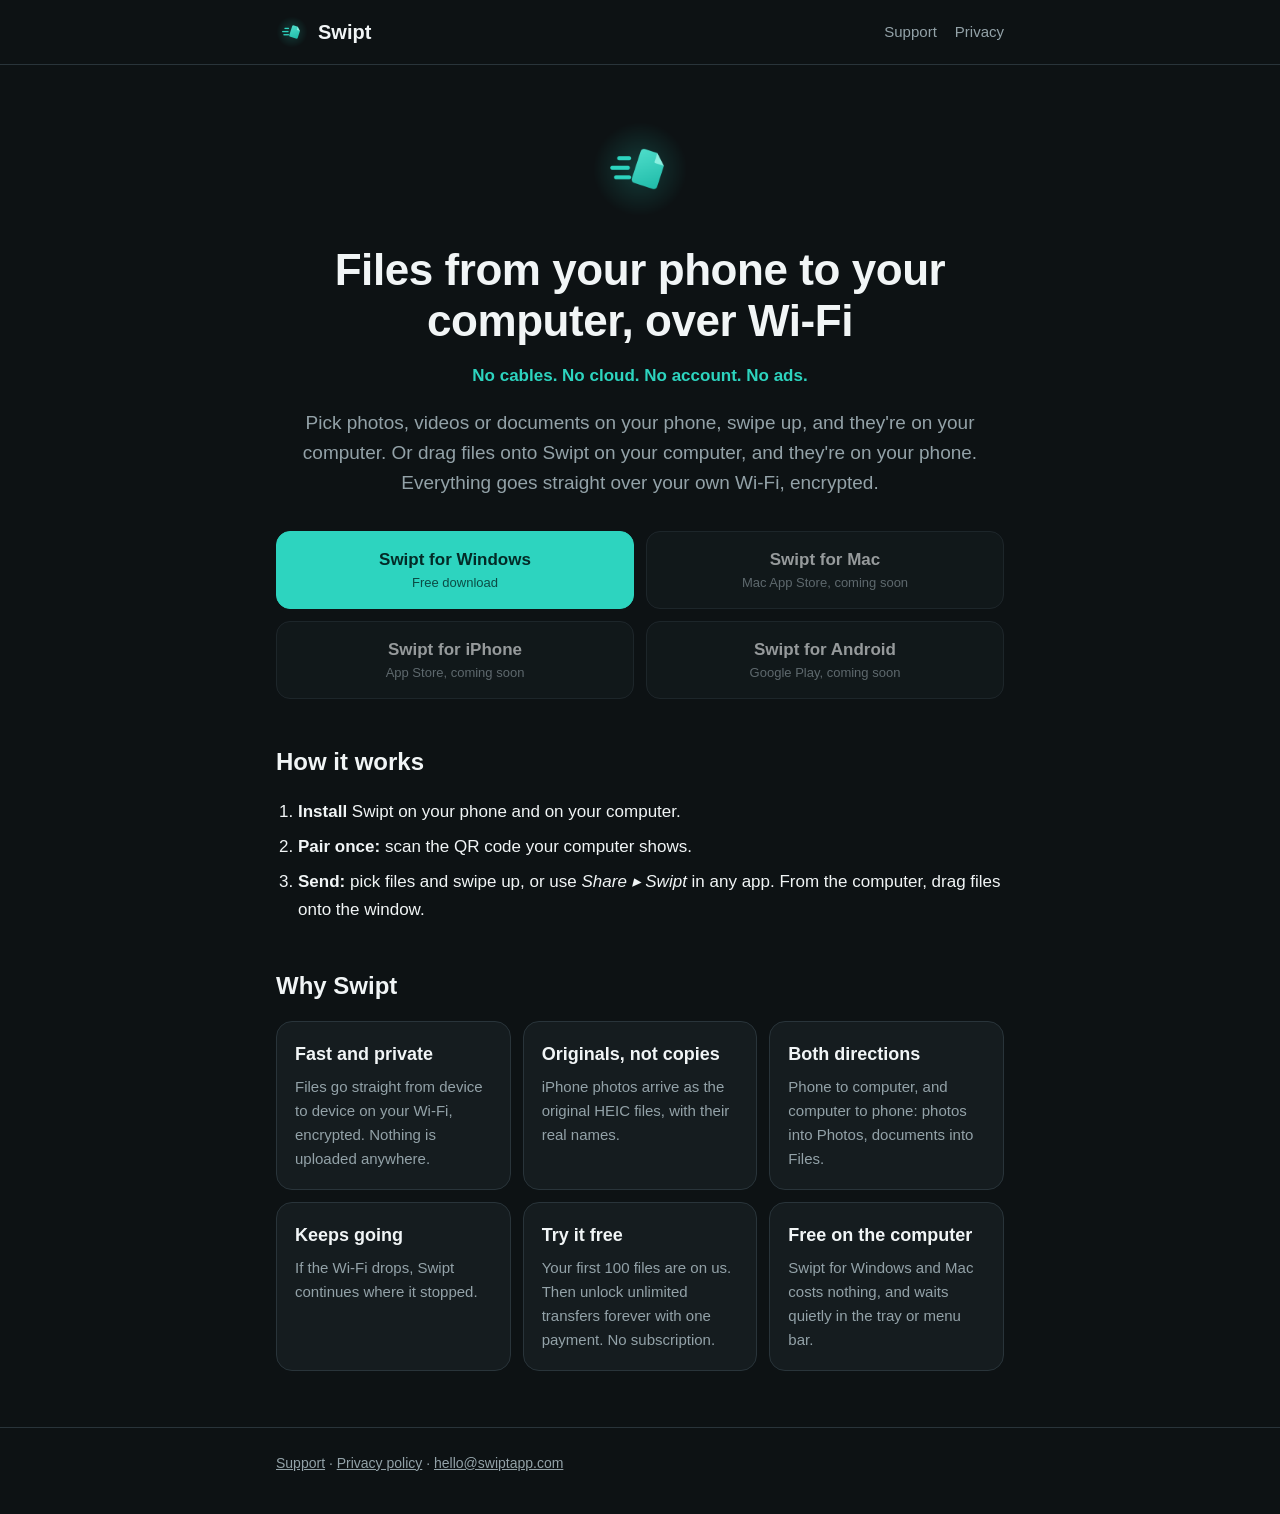
==== index.html @ dab8bc19 "Publish swiptapp.com (Swipt-Setup-1.0.0.exe)" ====
<!doctype html>
<html lang="en">
<head>
<meta charset="utf-8">
<meta name="viewport" content="width=device-width, initial-scale=1">
<title>Swipt: files from your phone to your computer, over Wi-Fi</title>
<meta name="description" content="Send photos, videos and files between your phone and your computer over your own Wi-Fi. No cables, no cloud, no account, no ads.">
<link rel="icon" href="/icon.png">
<link rel="apple-touch-icon" href="/icon.png">
<link rel="stylesheet" href="/style.css">
</head>
<body>
<header class="site"><div class="wrap">
  <a class="brand" href="/"><img src="/icon.png" alt="">Swipt</a>
  <nav class="site"><a href="/support/">Support</a><a href="/privacy/">Privacy</a></nav>
</div></header>

<main><div class="wrap">
  <section class="hero">
    <img class="mark" src="/icon.png" alt="Swipt">
    <h1>Files from your phone to your computer, over Wi&#8209;Fi</h1>
    <p class="tagline">No cables. No cloud. No account. No ads.</p>
    <p class="lead">Pick photos, videos or documents on your phone, swipe up, and they're on your computer. Or drag files onto Swipt on your computer, and they're on your phone. Everything goes straight over your own Wi-Fi, encrypted.</p>

    <div class="downloads">
      <a class="button primary" href="/windows/">Swipt for Windows<small>Free download</small></a>
      <span class="button" aria-disabled="true">Swipt for Mac<small>Mac App Store, coming soon</small></span>
      <span class="button" aria-disabled="true">Swipt for iPhone<small>App Store, coming soon</small></span>
      <span class="button" aria-disabled="true">Swipt for Android<small>Google Play, coming soon</small></span>
    </div>
  </section>

  <h2>How it works</h2>
  <ol class="steps">
    <li><strong>Install</strong> Swipt on your phone and on your computer.</li>
    <li><strong>Pair once:</strong> scan the QR code your computer shows.</li>
    <li><strong>Send:</strong> pick files and swipe up, or use <em>Share ▸ Swipt</em> in any app. From the computer, drag files onto the window.</li>
  </ol>

  <h2>Why Swipt</h2>
  <div class="cards">
    <div class="card"><h3>Fast and private</h3><p>Files go straight from device to device on your Wi-Fi, encrypted. Nothing is uploaded anywhere.</p></div>
    <div class="card"><h3>Originals, not copies</h3><p>iPhone photos arrive as the original HEIC files, with their real names.</p></div>
    <div class="card"><h3>Both directions</h3><p>Phone to computer, and computer to phone: photos into Photos, documents into Files.</p></div>
    <div class="card"><h3>Keeps going</h3><p>If the Wi-Fi drops, Swipt continues where it stopped.</p></div>
    <div class="card"><h3>Try it free</h3><p>Your first 100 files are on us. Then unlock unlimited transfers forever with one payment. No subscription.</p></div>
    <div class="card"><h3>Free on the computer</h3><p>Swipt for Windows and Mac costs nothing, and waits quietly in the tray or menu bar.</p></div>
  </div>
</div></main>

<footer class="site"><div class="wrap">
  <a href="/support/">Support</a> · <a href="/privacy/">Privacy policy</a> · <a href="mailto:hello@swiptapp.com">hello@swiptapp.com</a>
</div></footer>
</body>
</html>
---- style.css ----
/* swiptapp.com: the app's own look (packages/swipt_ui/lib/src/colors.dart), dark only. */
:root {
  --background: #0d1214;
  --surface: #151c1f;
  --surface-high: #1e272b;
  --outline: #29343a;
  --teal: #2dd4bf;
  --teal-light: #8df0e1;
  --on-teal: #032b27;
  --text: #f1f5f6;
  --text-muted: #93a2a8;
  color-scheme: dark;
}

* { box-sizing: border-box; }

body {
  margin: 0;
  background: var(--background);
  color: var(--text);
  font: 17px/1.6 -apple-system, BlinkMacSystemFont, "Segoe UI", Roboto, "Helvetica Neue", Arial, sans-serif;
  -webkit-font-smoothing: antialiased;
}

a { color: var(--teal); }
a:hover { color: var(--teal-light); }

.wrap { max-width: 760px; margin: 0 auto; padding: 0 16px; }

header.site {
  border-bottom: 1px solid var(--outline);
}
header.site .wrap {
  display: flex; align-items: center; justify-content: space-between; gap: 16px;
  min-height: 64px; flex-wrap: wrap;
}
.brand {
  display: flex; align-items: center; gap: 10px;
  color: var(--text); text-decoration: none; font-weight: 700; font-size: 20px;
}
.brand img { width: 32px; height: 32px; border-radius: 8px; }
nav.site a { color: var(--text-muted); text-decoration: none; margin-left: 18px; font-size: 15px; }
nav.site a:first-child { margin-left: 0; }
nav.site a:hover, nav.site a[aria-current="page"] { color: var(--text); }

main { padding: 40px 0 56px; }

h1 { font-size: clamp(30px, 6vw, 44px); line-height: 1.15; margin: 0 0 16px; letter-spacing: -0.01em; }
h2 { font-size: 24px; margin: 44px 0 12px; }
h3 { font-size: 18px; margin: 28px 0 6px; }
p, li { color: var(--text); }
.muted { color: var(--text-muted); }
.lead { font-size: 19px; color: var(--text-muted); max-width: 38em; }

.hero { text-align: center; padding-top: 16px; }
.hero img.mark { width: 96px; height: 96px; border-radius: 22px; margin-bottom: 20px; }
.hero .lead { margin: 0 auto; }
.tagline { color: var(--teal); font-weight: 600; margin: 0 0 18px; }

.downloads {
  display: grid; grid-template-columns: repeat(auto-fit, minmax(250px, 1fr)); gap: 12px;
  margin: 32px 0 8px;
}
.button {
  display: block; padding: 14px 16px; border-radius: 14px; text-align: center;
  text-decoration: none; font-weight: 600; border: 1px solid var(--outline);
  background: var(--surface); color: var(--text);
}
.button small { display: block; font-weight: 400; color: var(--text-muted); font-size: 13px; }
.button.primary { background: var(--teal); border-color: var(--teal); color: var(--on-teal); }
.button.primary small { color: var(--on-teal); opacity: 0.8; }
a.button:hover { border-color: var(--teal); color: var(--text); }
a.button.primary:hover { background: var(--teal-light); color: var(--on-teal); }
.button[aria-disabled="true"] { opacity: 0.6; }

.cards { display: grid; grid-template-columns: repeat(auto-fit, minmax(220px, 1fr)); gap: 12px; margin-top: 16px; }
.card { background: var(--surface); border: 1px solid var(--outline); border-radius: 16px; padding: 18px; }
.card h3 { margin: 0 0 6px; }
.card p { margin: 0; color: var(--text-muted); font-size: 15px; }

ol.steps { padding-left: 22px; }
ol.steps li { margin: 8px 0; }

.prose ul, .prose ol { padding-left: 22px; }
.prose li { margin: 6px 0; }

footer.site { border-top: 1px solid var(--outline); padding: 24px 0 40px; color: var(--text-muted); font-size: 14px; }
footer.site a { color: var(--text-muted); }
footer.site a:hover { color: var(--text); }
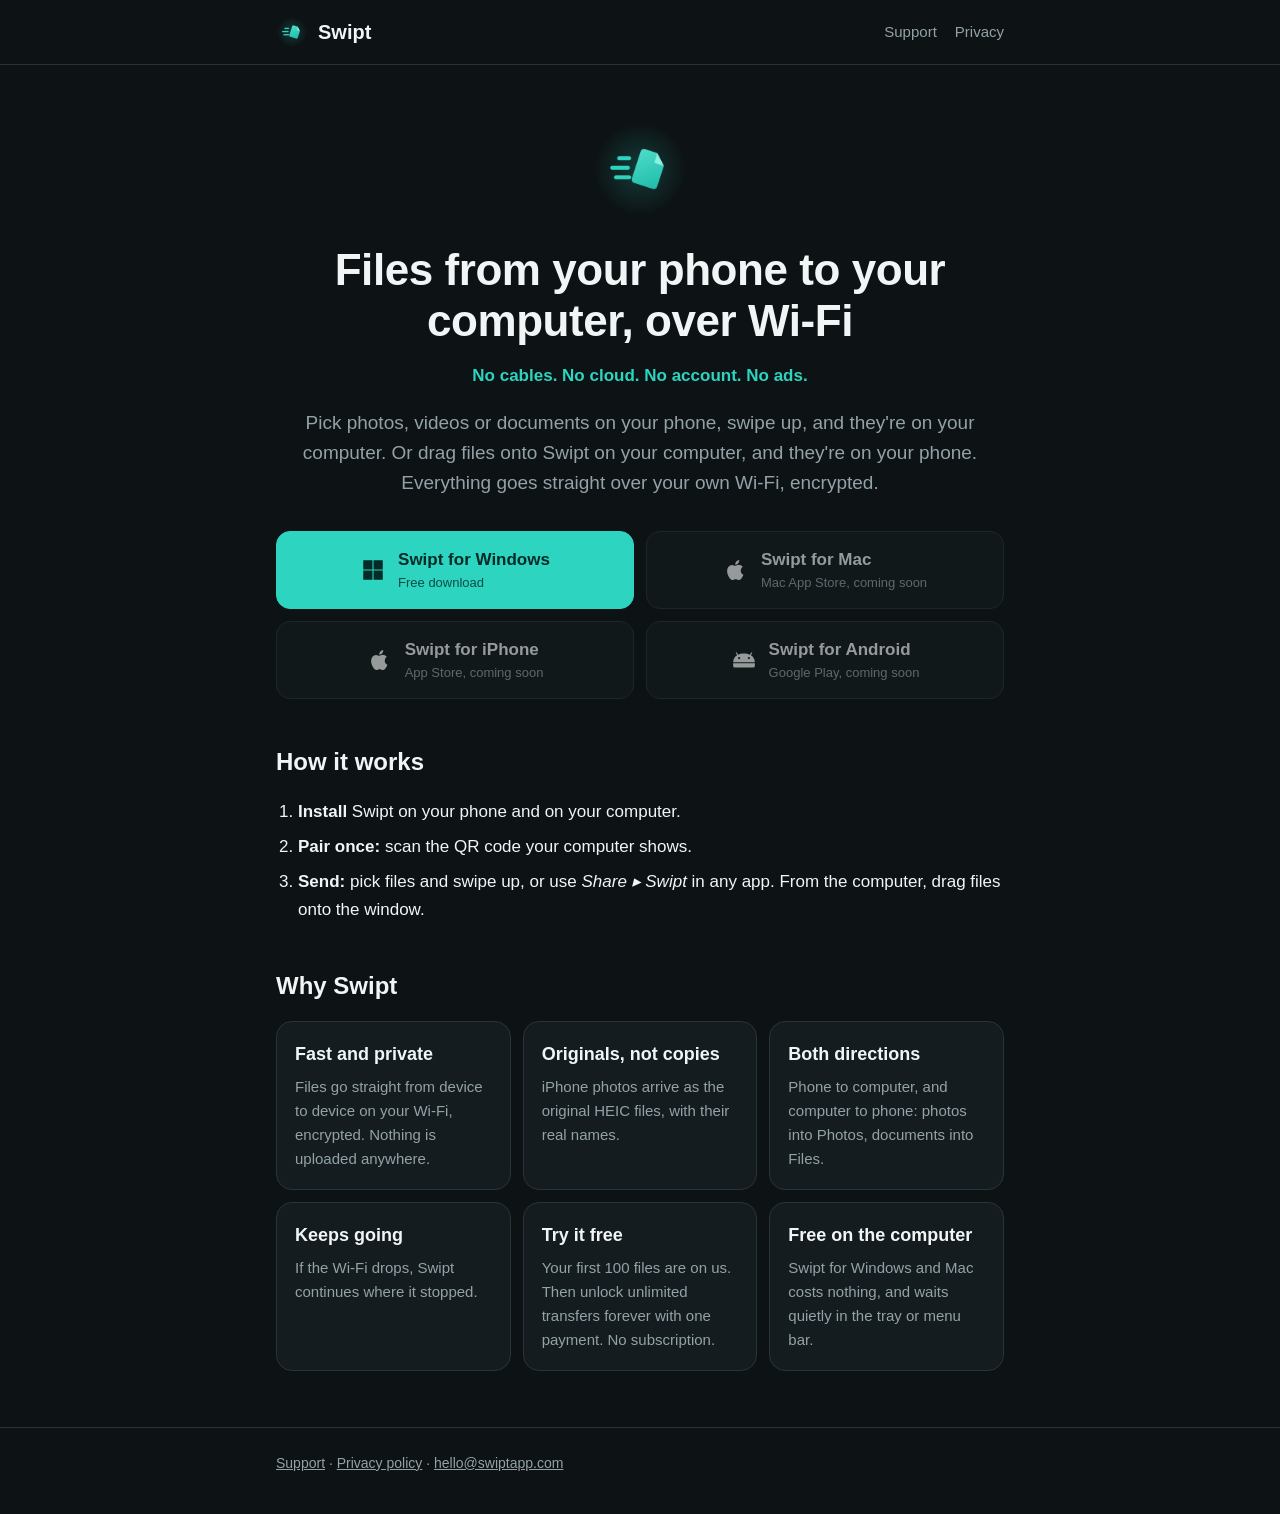
==== commit 248f9e9e: "Publish swiptapp.com (Swipt-Setup-1.0.0.exe)" ====
--- a/index.html
+++ b/index.html
@@ -22,11 +22,18 @@
     <p class="tagline">No cables. No cloud. No account. No ads.</p>
     <p class="lead">Pick photos, videos or documents on your phone, swipe up, and they're on your computer. Or drag files onto Swipt on your computer, and they're on your phone. Everything goes straight over your own Wi-Fi, encrypted.</p>
 
+    <!-- The platform marks are drawn once here and reused (<use>). -->
+    <svg width="0" height="0" style="position:absolute" aria-hidden="true">
+      <symbol id="windows" viewBox="0 0 24 24"><path d="M3 3h8.5v8.5H3zM12.5 3H21v8.5h-8.5zM3 12.5h8.5V21H3zM12.5 12.5H21V21h-8.5z"/></symbol>
+      <symbol id="apple" viewBox="0 0 24 24"><path d="M16.37 12.6c-.02-2.33 1.9-3.45 1.99-3.5-1.08-1.59-2.77-1.8-3.37-1.83-1.43-.15-2.8.84-3.53.84-.73 0-1.85-.82-3.04-.8-1.56.02-3.01.91-3.81 2.31-1.63 2.82-.42 6.99 1.17 9.28.78 1.12 1.7 2.37 2.91 2.33 1.17-.05 1.61-.76 3.02-.76 1.41 0 1.81.76 3.04.73 1.26-.02 2.05-1.14 2.82-2.26.89-1.3 1.25-2.56 1.27-2.62-.03-.01-2.44-.94-2.47-3.72zM14.05 5.78c.64-.78 1.08-1.86.96-2.94-.93.04-2.05.62-2.71 1.39-.6.69-1.12 1.79-.98 2.85 1.03.08 2.09-.53 2.73-1.3z"/></symbol>
+      <symbol id="android" viewBox="0 0 24 24"><path d="M5.6 7.7 4.3 5.4l.9-.5 1.3 2.3A8.9 8.9 0 0 1 12 6c2 0 3.9.4 5.5 1.2l1.3-2.3.9.5-1.3 2.3A7.8 7.8 0 0 1 22 14H2a7.8 7.8 0 0 1 3.6-6.3zM7.5 11.2a1 1 0 1 0 0-2 1 1 0 0 0 0 2zm9 0a1 1 0 1 0 0-2 1 1 0 0 0 0 2zM2 15h20v2.5a1.5 1.5 0 0 1-1.5 1.5h-17A1.5 1.5 0 0 1 2 17.5z"/></symbol>
+    </svg>
+
     <div class="downloads">
-      <a class="button primary" href="/windows/">Swipt for Windows<small>Free download</small></a>
-      <span class="button" aria-disabled="true">Swipt for Mac<small>Mac App Store, coming soon</small></span>
-      <span class="button" aria-disabled="true">Swipt for iPhone<small>App Store, coming soon</small></span>
-      <span class="button" aria-disabled="true">Swipt for Android<small>Google Play, coming soon</small></span>
+      <a class="button primary" href="/windows/"><svg aria-hidden="true"><use href="#windows"/></svg><span>Swipt for Windows<small>Free download</small></span></a>
+      <span class="button" aria-disabled="true"><svg aria-hidden="true"><use href="#apple"/></svg><span>Swipt for Mac<small>Mac App Store, coming soon</small></span></span>
+      <span class="button" aria-disabled="true"><svg aria-hidden="true"><use href="#apple"/></svg><span>Swipt for iPhone<small>App Store, coming soon</small></span></span>
+      <span class="button" aria-disabled="true"><svg aria-hidden="true"><use href="#android"/></svg><span>Swipt for Android<small>Google Play, coming soon</small></span></span>
     </div>
   </section>
 
--- a/style.css
+++ b/style.css
@@ -62,10 +62,13 @@
   margin: 32px 0 8px;
 }
 .button {
-  display: block; padding: 14px 16px; border-radius: 14px; text-align: center;
+  display: flex; align-items: center; justify-content: center; gap: 12px;
+  padding: 14px 16px; border-radius: 14px;
   text-decoration: none; font-weight: 600; border: 1px solid var(--outline);
   background: var(--surface); color: var(--text);
 }
+.button > span { text-align: left; }
+.button svg { width: 26px; height: 26px; flex: none; fill: currentColor; }
 .button small { display: block; font-weight: 400; color: var(--text-muted); font-size: 13px; }
 .button.primary { background: var(--teal); border-color: var(--teal); color: var(--on-teal); }
 .button.primary small { color: var(--on-teal); opacity: 0.8; }
